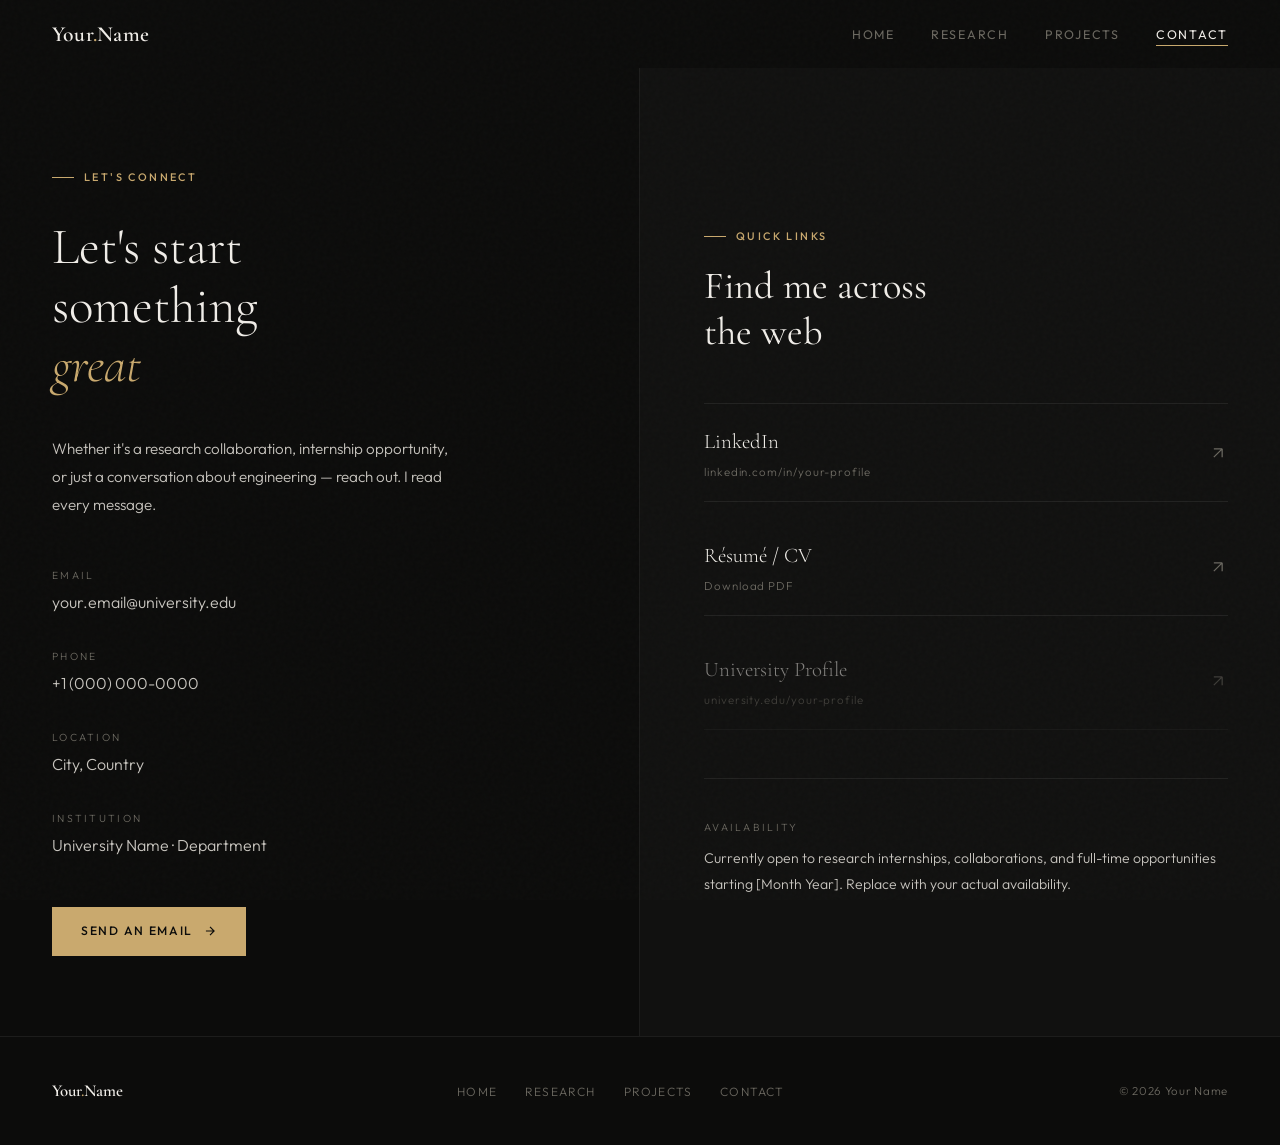
==== contact.html @ c0686cd7 "pages" ====
<!DOCTYPE html>
<html lang="en">
<head>
  <meta charset="UTF-8" />
  <meta name="viewport" content="width=device-width, initial-scale=1.0" />
  <title>Contact — Your Name</title>
  <link rel="stylesheet" href="css/style.css" />
</head>
<body>

<!-- ── NAV ─────────────────────────────────────────────────────── -->
<nav>
  <a href="index.html" class="nav-logo">Your<span>.</span>Name</a>
  <ul class="nav-links">
    <li><a href="index.html">Home</a></li>
    <li><a href="research.html">Research</a></li>
    <li><a href="projects.html">Projects</a></li>
    <li><a href="contact.html">Contact</a></li>
  </ul>
</nav>

<!-- ── CONTACT LAYOUT ──────────────────────────────────────────── -->
<div class="contact-layout">

  <!-- Left: intro & direct contact -->
  <div class="contact-left">
    <div>
      <div class="hero-anim"><span class="label">Let's Connect</span></div>
      <h1 class="contact-cta-text hero-anim">
        Let's start<br />something<br /><em style="color:var(--gold);">great</em>
      </h1>
      <p class="body-text hero-anim" style="max-width:400px; margin-bottom: 48px;">
        Whether it's a research collaboration, internship opportunity, or just a
        conversation about engineering — reach out. I read every message.
      </p>

      <!-- Direct contact details -->
      <div class="contact-items hero-anim">
        <div>
          <p class="contact-item-label">Email</p>
          <!-- REPLACE with your email -->
          <a href="mailto:your.email@university.edu" class="contact-item-value">
            your.email@university.edu
          </a>
        </div>
        <div>
          <p class="contact-item-label">Phone</p>
          <!-- REPLACE with your phone number -->
          <a href="tel:+10000000000" class="contact-item-value">
            +1 (000) 000-0000
          </a>
        </div>
        <div>
          <p class="contact-item-label">Location</p>
          <span class="contact-item-value" style="cursor:default;">City, Country</span>
        </div>
        <div>
          <p class="contact-item-label">Institution</p>
          <span class="contact-item-value" style="cursor:default;">University Name · Department</span>
        </div>
      </div>
    </div>

    <!-- Send email CTA -->
    <div class="hero-anim" style="margin-top:48px;">
      <!-- REPLACE with your email -->
      <a href="mailto:your.email@university.edu" class="btn btn-gold">
        Send an Email
        <svg class="arrow" viewBox="0 0 24 24" fill="none" stroke="currentColor" stroke-width="2">
          <path d="M5 12h14M12 5l7 7-7 7"/>
        </svg>
      </a>
    </div>
  </div>

  <!-- Right: links panel -->
  <div class="contact-right">

    <div class="hero-anim">
      <span class="label">Quick Links</span>
      <h2 class="display-md" style="margin-top:12px; color:var(--white);">
        Find me across<br />the web
      </h2>
    </div>

    <div class="contact-links-list hero-anim">

      <!-- LinkedIn -->
      <!-- REPLACE href with your LinkedIn URL -->
      <a href="https://www.linkedin.com/in/your-profile" target="_blank" rel="noopener" class="contact-link-row">
        <div>
          <p class="contact-link-name">LinkedIn</p>
          <p class="contact-link-sub">linkedin.com/in/your-profile</p>
        </div>
        <svg class="contact-link-arrow" width="20" height="20" viewBox="0 0 24 24" fill="none" stroke="currentColor" stroke-width="1.5">
          <path d="M7 17L17 7M17 7H7M17 7v10"/>
        </svg>
      </a>

      <!-- Resume / CV -->
      <!-- REPLACE href with your resume path: files/resume.pdf -->
      <a href="files/resume.pdf" target="_blank" rel="noopener" class="contact-link-row">
        <div>
          <p class="contact-link-name">Résumé / CV</p>
          <p class="contact-link-sub">Download PDF</p>
        </div>
        <svg class="contact-link-arrow" width="20" height="20" viewBox="0 0 24 24" fill="none" stroke="currentColor" stroke-width="1.5">
          <path d="M7 17L17 7M17 7H7M17 7v10"/>
        </svg>
      </a>

      <!-- University / Lab (optional extra link) -->
      <div class="contact-link-row" style="cursor:default; pointer-events:none; opacity:0.5;">
        <div>
          <p class="contact-link-name">University Profile</p>
          <!-- REPLACE with your university profile URL if you have one -->
          <p class="contact-link-sub">university.edu/your-profile</p>
        </div>
        <svg class="contact-link-arrow" width="20" height="20" viewBox="0 0 24 24" fill="none" stroke="currentColor" stroke-width="1.5">
          <path d="M7 17L17 7M17 7H7M17 7v10"/>
        </svg>
      </div>

    </div>

    <!-- Availability note -->
    <div class="hero-anim" style="padding-top: 40px; border-top: 1px solid var(--border);">
      <p class="contact-item-label" style="margin-bottom:8px;">Availability</p>
      <p class="body-text" style="font-size:0.88rem;">
        Currently open to research internships, collaborations, and full-time
        opportunities starting [Month Year]. Replace with your actual availability.
      </p>
    </div>

  </div>

</div>

<!-- ── FOOTER ───────────────────────────────────────────────────── -->
<footer>
  <span class="footer-logo">Your<span style="color:var(--gold)">.</span>Name</span>
  <ul class="footer-links">
    <li><a href="index.html">Home</a></li>
    <li><a href="research.html">Research</a></li>
    <li><a href="projects.html">Projects</a></li>
    <li><a href="contact.html">Contact</a></li>
  </ul>
  <span class="footer-copy">© <span class="current-year"></span> Your Name</span>
</footer>

<script src="js/main.js"></script>
</body>
</html>
---- css/style.css ----
/* ================================================================
   PORTFOLIO — Pearl-inspired · Dark Editorial · v2
   ================================================================ */

@import url('https://fonts.googleapis.com/css2?family=Cormorant+Garamond:ital,wght@0,300;0,400;0,600;1,300;1,400&family=Outfit:wght@300;400;500;600&display=swap');

/* ── Variables ───────────────────────────────────────────────── */
:root {
  --bg:          #0c0c0b;
  --bg-2:        #111110;
  --bg-3:        #181817;
  --surface:     #1e1e1c;
  --border:      rgba(255,255,255,0.07);
  --white:       #f0ede8;
  --off-white:   #c8c5bf;
  --muted:       #6b6860;
  --accent:      #d4c9b8;
  --gold:        #c9a96e;

  --font-serif:  'Cormorant Garamond', Georgia, serif;
  --font-sans:   'Outfit', sans-serif;

  --nav-h:       68px;
  --ease:        cubic-bezier(0.22, 1, 0.36, 1);
  --t:           0.5s var(--ease);
}

/* ── Reset ───────────────────────────────────────────────────── */
*, *::before, *::after { box-sizing: border-box; margin: 0; padding: 0; }
html { font-size: 16px; scroll-behavior: smooth; }
body {
  background: var(--bg);
  color: var(--white);
  font-family: var(--font-sans);
  font-weight: 300;
  line-height: 1.7;
  overflow-x: hidden;
  -webkit-font-smoothing: antialiased;
}
img { display: block; max-width: 100%; }
a  { color: inherit; text-decoration: none; }

/* ── Noise texture overlay ───────────────────────────────────── */
body::before {
  content: '';
  position: fixed;
  inset: 0;
  background-image: url("data:image/svg+xml,%3Csvg viewBox='0 0 256 256' xmlns='http://www.w3.org/2000/svg'%3E%3Cfilter id='n'%3E%3CfeTurbulence type='fractalNoise' baseFrequency='0.9' numOctaves='4' stitchTiles='stitch'/%3E%3C/filter%3E%3Crect width='100%25' height='100%25' filter='url(%23n)' opacity='1'/%3E%3C/svg%3E");
  opacity: 0.022;
  pointer-events: none;
  z-index: 9999;
}

/* ================================================================
   NAVIGATION
   ================================================================ */
nav {
  position: fixed;
  top: 0; left: 0; right: 0;
  height: var(--nav-h);
  display: flex;
  align-items: center;
  justify-content: space-between;
  padding: 0 52px;
  z-index: 500;
  transition: background var(--t), border-color var(--t);
}

nav.scrolled {
  background: rgba(12,12,11,0.88);
  backdrop-filter: blur(20px);
  border-bottom: 1px solid var(--border);
}

.nav-logo {
  font-family: var(--font-serif);
  font-size: 1.35rem;
  font-weight: 600;
  letter-spacing: 0.01em;
  color: var(--white);
}

.nav-logo span { color: var(--gold); }

.nav-links {
  display: flex;
  align-items: center;
  gap: 36px;
  list-style: none;
}

.nav-links a {
  font-size: 0.78rem;
  font-weight: 400;
  letter-spacing: 0.14em;
  text-transform: uppercase;
  color: var(--muted);
  transition: color 0.3s;
  position: relative;
}

.nav-links a::after {
  content: '';
  position: absolute;
  bottom: -4px; left: 0;
  width: 0; height: 1px;
  background: var(--gold);
  transition: width 0.35s var(--ease);
}

.nav-links a:hover { color: var(--white); }
.nav-links a:hover::after { width: 100%; }
.nav-links a.active { color: var(--white); }
.nav-links a.active::after { width: 100%; }

/* ================================================================
   SHARED UTILITIES
   ================================================================ */
.container { max-width: 1180px; margin: 0 auto; padding: 0 52px; }
.pt-nav { padding-top: var(--nav-h); }

.label {
  font-family: var(--font-sans);
  font-size: 0.68rem;
  font-weight: 500;
  letter-spacing: 0.22em;
  text-transform: uppercase;
  color: var(--gold);
  display: flex;
  align-items: center;
  gap: 10px;
  margin-bottom: 18px;
}

.label::before {
  content: '';
  display: inline-block;
  width: 22px; height: 1px;
  background: var(--gold);
}

.display-xl {
  font-family: var(--font-serif);
  font-size: clamp(3.2rem, 7vw, 6.5rem);
  font-weight: 300;
  line-height: 1.0;
  letter-spacing: -0.01em;
}

.display-lg {
  font-family: var(--font-serif);
  font-size: clamp(2.4rem, 5vw, 4.2rem);
  font-weight: 300;
  line-height: 1.08;
}

.display-md {
  font-family: var(--font-serif);
  font-size: clamp(1.6rem, 3vw, 2.4rem);
  font-weight: 400;
  line-height: 1.2;
}

.body-text {
  font-size: 0.95rem;
  line-height: 1.85;
  color: var(--off-white);
  font-weight: 300;
}

.muted { color: var(--muted); }

/* Thin horizontal rule */
.hr { border: none; height: 1px; background: var(--border); margin: 0; }

/* ── Buttons ─────────────────────────────────────────────────── */
.btn {
  display: inline-flex;
  align-items: center;
  gap: 10px;
  padding: 13px 28px;
  font-family: var(--font-sans);
  font-size: 0.76rem;
  font-weight: 500;
  letter-spacing: 0.14em;
  text-transform: uppercase;
  border: 1px solid var(--border);
  background: transparent;
  color: var(--off-white);
  cursor: pointer;
  transition: all 0.35s var(--ease);
}

.btn:hover {
  border-color: var(--gold);
  color: var(--gold);
}

.btn-gold {
  background: var(--gold);
  border-color: var(--gold);
  color: var(--bg);
}
.btn-gold:hover {
  background: transparent;
  color: var(--gold);
}

/* Arrow icon */
.arrow {
  width: 14px; height: 14px;
  transition: transform 0.3s var(--ease);
}
.btn:hover .arrow { transform: translateX(4px); }

/* ── Placeholder image ───────────────────────────────────────── */
.img-placeholder {
  width: 100%; height: 100%;
  min-height: 280px;
  background: var(--surface);
  border: 1px solid var(--border);
  display: flex;
  flex-direction: column;
  align-items: center;
  justify-content: center;
  gap: 12px;
  color: var(--muted);
  font-size: 0.7rem;
  letter-spacing: 0.15em;
  text-transform: uppercase;
}

.img-placeholder svg { opacity: 0.3; }

/* ── Reveal animation ────────────────────────────────────────── */
.reveal {
  opacity: 0;
  transform: translateY(30px);
  transition: opacity 0.8s var(--ease), transform 0.8s var(--ease);
}
.reveal.visible {
  opacity: 1;
  transform: translateY(0);
}
.reveal-delay-1 { transition-delay: 0.1s; }
.reveal-delay-2 { transition-delay: 0.2s; }
.reveal-delay-3 { transition-delay: 0.3s; }
.reveal-delay-4 { transition-delay: 0.4s; }

/* ================================================================
   FOOTER (shared)
   ================================================================ */
footer {
  border-top: 1px solid var(--border);
  padding: 40px 52px;
  display: flex;
  align-items: center;
  justify-content: space-between;
  flex-wrap: wrap;
  gap: 16px;
}

.footer-logo {
  font-family: var(--font-serif);
  font-size: 1.05rem;
  font-weight: 600;
  color: var(--white);
}

.footer-links {
  display: flex;
  gap: 28px;
  list-style: none;
}

.footer-links a {
  font-size: 0.75rem;
  letter-spacing: 0.1em;
  text-transform: uppercase;
  color: var(--muted);
  transition: color 0.3s;
}
.footer-links a:hover { color: var(--white); }

.footer-copy {
  font-size: 0.72rem;
  color: var(--muted);
  letter-spacing: 0.06em;
}

/* ================================================================
   INDEX — HOME PAGE
   ================================================================ */

/* Hero */
.hero {
  min-height: 100vh;
  display: grid;
  grid-template-rows: 1fr auto;
  padding-top: var(--nav-h);
  position: relative;
  overflow: hidden;
}

/* Decorative gradient orb */
.hero::after {
  content: '';
  position: absolute;
  top: -120px; right: -180px;
  width: 700px; height: 700px;
  background: radial-gradient(circle, rgba(201,169,110,0.06) 0%, transparent 65%);
  pointer-events: none;
}

.hero-inner {
  display: grid;
  grid-template-columns: 1fr 1fr;
  align-items: center;
  gap: 80px;
  padding: 80px 52px 60px;
  max-width: 1180px;
  margin: 0 auto;
  width: 100%;
}

.hero-left { display: flex; flex-direction: column; gap: 28px; }

.hero-name {
  font-family: var(--font-serif);
  font-size: clamp(3.8rem, 8vw, 7.5rem);
  font-weight: 300;
  line-height: 0.92;
  letter-spacing: -0.02em;
  color: var(--white);
}

.hero-name em {
  font-style: italic;
  color: var(--gold);
}

.hero-tagline {
  font-size: 1rem;
  color: var(--off-white);
  max-width: 460px;
  line-height: 1.8;
  font-weight: 300;
}

.hero-ctas { display: flex; gap: 16px; flex-wrap: wrap; }

/* Profile image side */
.hero-right {
  display: flex;
  flex-direction: column;
  align-items: center;
  gap: 24px;
}

.profile-frame {
  width: 260px; height: 320px;
  position: relative;
}

.profile-frame::before {
  content: '';
  position: absolute;
  inset: -1px;
  border: 1px solid var(--gold);
  opacity: 0.3;
  pointer-events: none;
}

.profile-img {
  width: 100%; height: 100%;
  object-fit: cover;
  background: var(--surface);
}

.linkedin-pill {
  display: inline-flex;
  align-items: center;
  gap: 10px;
  padding: 10px 20px;
  border: 1px solid var(--border);
  background: var(--surface);
  font-size: 0.76rem;
  letter-spacing: 0.08em;
  color: var(--off-white);
  transition: all 0.35s var(--ease);
}

.linkedin-pill:hover {
  border-color: var(--gold);
  color: var(--gold);
}

.linkedin-pill svg { width: 16px; height: 16px; flex-shrink: 0; }

/* Hero bottom bar */
.hero-bar {
  border-top: 1px solid var(--border);
  display: grid;
  grid-template-columns: repeat(3, 1fr);
  max-width: 1180px;
  width: 100%;
  margin: 0 auto;
}

.hero-bar-item {
  padding: 28px 52px;
  border-right: 1px solid var(--border);
  display: flex;
  flex-direction: column;
  gap: 4px;
}
.hero-bar-item:last-child { border-right: none; }

.hero-bar-label {
  font-size: 0.68rem;
  letter-spacing: 0.18em;
  text-transform: uppercase;
  color: var(--muted);
}

.hero-bar-value {
  font-family: var(--font-serif);
  font-size: 1.1rem;
  font-weight: 400;
  color: var(--white);
}

/* ── Home: Quick nav cards ───────────────────────────────────── */
.home-cards {
  padding: 100px 52px;
  max-width: 1180px;
  margin: 0 auto;
}

.home-cards-grid {
  display: grid;
  grid-template-columns: repeat(3, 1fr);
  gap: 1px;
  border: 1px solid var(--border);
  background: var(--border);
}

.home-card {
  background: var(--bg-2);
  padding: 48px 36px;
  display: flex;
  flex-direction: column;
  gap: 20px;
  transition: background 0.35s var(--ease);
  cursor: pointer;
}

.home-card:hover { background: var(--bg-3); }

.home-card-num {
  font-family: var(--font-serif);
  font-size: 2.8rem;
  color: var(--border);
  line-height: 1;
  user-select: none;
}

.home-card h3 {
  font-family: var(--font-serif);
  font-size: 1.4rem;
  font-weight: 400;
  color: var(--white);
}

.home-card p {
  font-size: 0.88rem;
  color: var(--muted);
  line-height: 1.7;
  flex: 1;
}

.home-card-link {
  font-size: 0.72rem;
  letter-spacing: 0.16em;
  text-transform: uppercase;
  color: var(--gold);
  display: flex;
  align-items: center;
  gap: 8px;
  transition: gap 0.3s var(--ease);
}

.home-card:hover .home-card-link { gap: 14px; }

/* ================================================================
   RESEARCH PAGE
   ================================================================ */
.page-hero {
  padding: calc(var(--nav-h) + 80px) 52px 80px;
  max-width: 1180px;
  margin: 0 auto;
  display: grid;
  grid-template-columns: 1fr 1fr;
  gap: 80px;
  align-items: end;
}

.page-hero-left {}

.page-hero-right {
  padding-bottom: 8px;
}

.page-hero-right p {
  font-size: 0.95rem;
  line-height: 1.85;
  color: var(--off-white);
  max-width: 440px;
}

/* Lab section */
.lab-block {
  border-top: 1px solid var(--border);
  margin-bottom: 0;
}

.lab-header {
  padding: 64px 52px 52px;
  max-width: 1180px;
  margin: 0 auto;
  display: flex;
  align-items: baseline;
  justify-content: space-between;
  gap: 40px;
}

.lab-header-left h2 {
  font-family: var(--font-serif);
  font-size: clamp(1.8rem, 3.5vw, 2.8rem);
  font-weight: 300;
  color: var(--white);
  margin-top: 8px;
}

.lab-header-right {
  font-size: 0.85rem;
  color: var(--muted);
  max-width: 380px;
  line-height: 1.75;
  flex-shrink: 0;
}

/* Stagger rows */
.stagger-section {
  max-width: 1180px;
  margin: 0 auto;
  padding: 0 52px 80px;
}

.stagger-row {
  display: grid;
  grid-template-columns: 1fr 1fr;
  border-top: 1px solid var(--border);
  min-height: 420px;
}

/* Alternate: even rows flip image to left */
.stagger-row.flip .stagger-text { order: 2; }
.stagger-row.flip .stagger-img  { order: 1; }

.stagger-text {
  padding: 52px 48px;
  display: flex;
  flex-direction: column;
  justify-content: center;
  gap: 16px;
  border-right: 1px solid var(--border);
}

.stagger-row.flip .stagger-text { border-right: none; border-left: 1px solid var(--border); }

.stagger-text .tag {
  font-size: 0.65rem;
  letter-spacing: 0.2em;
  text-transform: uppercase;
  color: var(--gold);
  border: 1px solid rgba(201,169,110,0.25);
  padding: 4px 10px;
  align-self: flex-start;
}

.stagger-text h3 {
  font-family: var(--font-serif);
  font-size: clamp(1.4rem, 2.5vw, 2rem);
  font-weight: 400;
  color: var(--white);
  line-height: 1.2;
}

.stagger-text p {
  font-size: 0.9rem;
  line-height: 1.85;
  color: var(--off-white);
  max-width: 400px;
}

.stagger-img {
  overflow: hidden;
  position: relative;
  background: var(--surface);
}

.stagger-img img {
  width: 100%; height: 100%;
  object-fit: cover;
  transition: transform 1s var(--ease);
}

.stagger-img:hover img { transform: scale(1.04); }

.stagger-img .img-placeholder { min-height: 100%; }

/* ================================================================
   PROJECTS PAGE  (same stagger system)
   ================================================================ */
.project-block {
  border-top: 1px solid var(--border);
}

/* ================================================================
   CONTACT PAGE
   ================================================================ */
.contact-layout {
  display: grid;
  grid-template-columns: 1fr 1fr;
  min-height: calc(100vh - var(--nav-h));
  padding-top: var(--nav-h);
}

.contact-left {
  padding: 100px 64px 80px 52px;
  border-right: 1px solid var(--border);
  display: flex;
  flex-direction: column;
  justify-content: space-between;
}

.contact-right {
  padding: 100px 52px 80px 64px;
  background: var(--bg-2);
  display: flex;
  flex-direction: column;
  justify-content: center;
  gap: 48px;
}

.contact-cta-text {
  font-family: var(--font-serif);
  font-size: clamp(2rem, 4vw, 3.4rem);
  font-weight: 300;
  line-height: 1.15;
  color: var(--white);
  margin: 32px 0 40px;
}

.contact-items { display: flex; flex-direction: column; gap: 32px; margin-top: 40px; }

.contact-item-label {
  font-size: 0.65rem;
  letter-spacing: 0.22em;
  text-transform: uppercase;
  color: var(--muted);
  margin-bottom: 4px;
}

.contact-item-value {
  font-size: 1rem;
  color: var(--off-white);
  transition: color 0.3s;
}

a.contact-item-value:hover { color: var(--gold); }

.contact-links-list { display: flex; flex-direction: column; gap: 16px; }

.contact-link-row {
  display: flex;
  align-items: center;
  justify-content: space-between;
  padding: 20px 0;
  border-bottom: 1px solid var(--border);
  transition: border-color 0.3s;
}

.contact-link-row:first-child { border-top: 1px solid var(--border); }

.contact-link-row:hover { border-color: var(--gold); }

.contact-link-name {
  font-family: var(--font-serif);
  font-size: 1.3rem;
  font-weight: 300;
  color: var(--white);
  transition: color 0.3s;
}

.contact-link-row:hover .contact-link-name { color: var(--gold); }

.contact-link-sub {
  font-size: 0.72rem;
  color: var(--muted);
  letter-spacing: 0.08em;
  margin-top: 2px;
}

.contact-link-arrow {
  color: var(--muted);
  transition: transform 0.3s var(--ease), color 0.3s;
}
.contact-link-row:hover .contact-link-arrow { transform: translateX(6px) translateY(-6px); color: var(--gold); }

/* ================================================================
   RESPONSIVE
   ================================================================ */
@media (max-width: 960px) {
  nav { padding: 0 24px; }
  .nav-links { gap: 20px; }

  .hero-inner { grid-template-columns: 1fr; gap: 48px; padding: 60px 24px 40px; }
  .hero-right { align-items: flex-start; flex-direction: row; }
  .hero-bar { grid-template-columns: 1fr; }
  .hero-bar-item { padding: 20px 24px; border-right: none; border-bottom: 1px solid var(--border); }
  .hero-bar-item:last-child { border-bottom: none; }

  .home-cards { padding: 60px 24px; }
  .home-cards-grid { grid-template-columns: 1fr; }

  .page-hero { grid-template-columns: 1fr; gap: 32px; padding: calc(var(--nav-h) + 48px) 24px 48px; }

  .lab-header { flex-direction: column; gap: 16px; padding: 48px 24px 36px; }
  .stagger-section { padding: 0 24px 60px; }
  .stagger-row { grid-template-columns: 1fr; min-height: auto; }
  .stagger-row.flip .stagger-text,
  .stagger-row .stagger-text { order: 2; border: none; border-top: 1px solid var(--border); }
  .stagger-row .stagger-img { order: 1; min-height: 280px; }
  .stagger-text { padding: 36px 24px; }

  .contact-layout { grid-template-columns: 1fr; }
  .contact-left { padding: 80px 24px 48px; border-right: none; border-bottom: 1px solid var(--border); }
  .contact-right { padding: 48px 24px 80px; }

  footer { padding: 32px 24px; flex-direction: column; align-items: flex-start; gap: 20px; }
}

@media (max-width: 600px) {
  .nav-links { gap: 14px; }
  .nav-links a { font-size: 0.7rem; letter-spacing: 0.08em; }
  .hero-right { flex-direction: column; }
  .profile-frame { width: 180px; height: 220px; }
  .home-cards-grid { grid-template-columns: 1fr; }
}
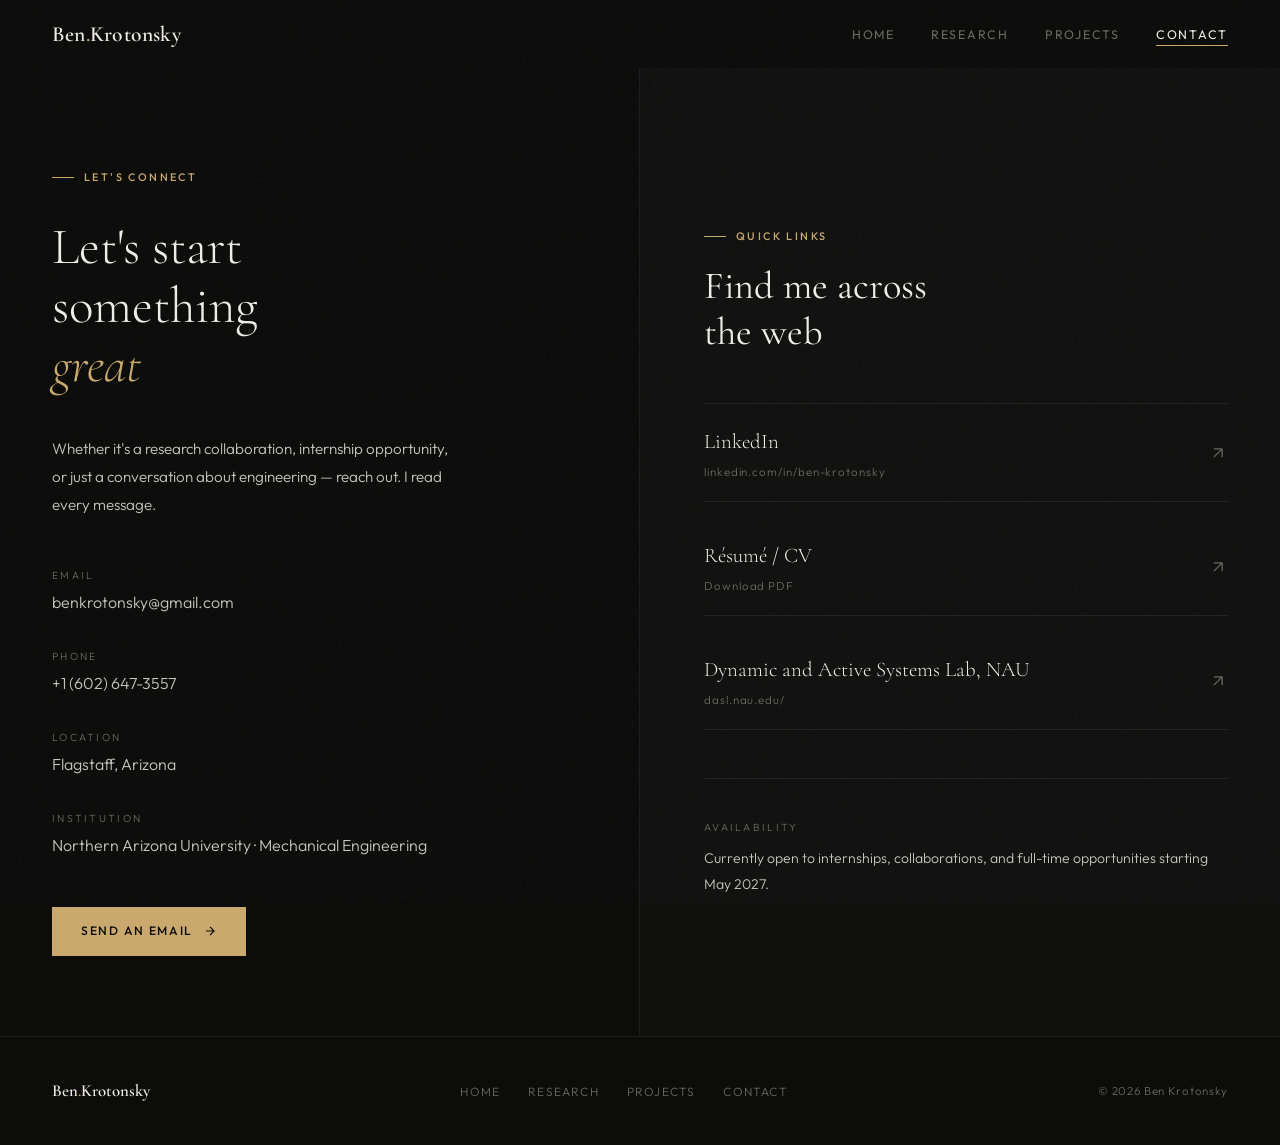
==== commit 6149a000: "input info" ====
--- a/contact.html
+++ b/contact.html
@@ -3,14 +3,14 @@
 <head>
   <meta charset="UTF-8" />
   <meta name="viewport" content="width=device-width, initial-scale=1.0" />
-  <title>Contact — Your Name</title>
+  <title>Contact — Ben Krotonsky</title>
   <link rel="stylesheet" href="css/style.css" />
 </head>
 <body>
 
 <!-- ── NAV ─────────────────────────────────────────────────────── -->
 <nav>
-  <a href="index.html" class="nav-logo">Your<span>.</span>Name</a>
+  <a href="index.html" class="nav-logo">Ben<span>.</span>Krotonsky</a>
   <ul class="nav-links">
     <li><a href="index.html">Home</a></li>
     <li><a href="research.html">Research</a></li>
@@ -39,24 +39,24 @@
         <div>
           <p class="contact-item-label">Email</p>
           <!-- REPLACE with your email -->
-          <a href="mailto:your.email@university.edu" class="contact-item-value">
-            your.email@university.edu
+          <a href="mailto:benkrotonsky@gmail.com" class="contact-item-value">
+            benkrotonsky@gmail.com
           </a>
         </div>
         <div>
           <p class="contact-item-label">Phone</p>
           <!-- REPLACE with your phone number -->
-          <a href="tel:+10000000000" class="contact-item-value">
-            +1 (000) 000-0000
+          <a href="tel:+16026473557" class="contact-item-value">
+            +1 (602) 647-3557
           </a>
         </div>
         <div>
           <p class="contact-item-label">Location</p>
-          <span class="contact-item-value" style="cursor:default;">City, Country</span>
+          <span class="contact-item-value" style="cursor:default;">Flagstaff, Arizona</span>
         </div>
         <div>
           <p class="contact-item-label">Institution</p>
-          <span class="contact-item-value" style="cursor:default;">University Name · Department</span>
+          <span class="contact-item-value" style="cursor:default;">Northern Arizona University · Mechanical Engineering</span>
         </div>
       </div>
     </div>
@@ -64,7 +64,7 @@
     <!-- Send email CTA -->
     <div class="hero-anim" style="margin-top:48px;">
       <!-- REPLACE with your email -->
-      <a href="mailto:your.email@university.edu" class="btn btn-gold">
+      <a href="mailto:benkrotonsky@gmail.com" class="btn btn-gold">
         Send an Email
         <svg class="arrow" viewBox="0 0 24 24" fill="none" stroke="currentColor" stroke-width="2">
           <path d="M5 12h14M12 5l7 7-7 7"/>
@@ -87,10 +87,10 @@
 
       <!-- LinkedIn -->
       <!-- REPLACE href with your LinkedIn URL -->
-      <a href="https://www.linkedin.com/in/your-profile" target="_blank" rel="noopener" class="contact-link-row">
+      <a href="https://www.linkedin.com/in/ben-krotonsky" target="_blank" rel="noopener" class="contact-link-row">
         <div>
           <p class="contact-link-name">LinkedIn</p>
-          <p class="contact-link-sub">linkedin.com/in/your-profile</p>
+          <p class="contact-link-sub">linkedin.com/in/ben-krotonsky</p>
         </div>
         <svg class="contact-link-arrow" width="20" height="20" viewBox="0 0 24 24" fill="none" stroke="currentColor" stroke-width="1.5">
           <path d="M7 17L17 7M17 7H7M17 7v10"/>
@@ -110,16 +110,16 @@
       </a>
 
       <!-- University / Lab (optional extra link) -->
-      <div class="contact-link-row" style="cursor:default; pointer-events:none; opacity:0.5;">
+      <a href="https://dasl.nau.edu/" target="_blank" rel="noopener" class="contact-link-row">
         <div>
-          <p class="contact-link-name">University Profile</p>
+          <p class="contact-link-name">Dynamic and Active Systems Lab, NAU</p>
           <!-- REPLACE with your university profile URL if you have one -->
-          <p class="contact-link-sub">university.edu/your-profile</p>
+          <p class="contact-link-sub">dasl.nau.edu/</p>
         </div>
         <svg class="contact-link-arrow" width="20" height="20" viewBox="0 0 24 24" fill="none" stroke="currentColor" stroke-width="1.5">
           <path d="M7 17L17 7M17 7H7M17 7v10"/>
         </svg>
-      </div>
+      </a>
 
     </div>
 
@@ -127,8 +127,8 @@
     <div class="hero-anim" style="padding-top: 40px; border-top: 1px solid var(--border);">
       <p class="contact-item-label" style="margin-bottom:8px;">Availability</p>
       <p class="body-text" style="font-size:0.88rem;">
-        Currently open to research internships, collaborations, and full-time
-        opportunities starting [Month Year]. Replace with your actual availability.
+        Currently open to internships, collaborations, and full-time
+        opportunities starting May 2027.
       </p>
     </div>
 
@@ -138,14 +138,14 @@
 
 <!-- ── FOOTER ───────────────────────────────────────────────────── -->
 <footer>
-  <span class="footer-logo">Your<span style="color:var(--gold)">.</span>Name</span>
+  <span class="footer-logo">Ben<span style="color:var(--gold)">.</span>Krotonsky</span>
   <ul class="footer-links">
     <li><a href="index.html">Home</a></li>
     <li><a href="research.html">Research</a></li>
     <li><a href="projects.html">Projects</a></li>
     <li><a href="contact.html">Contact</a></li>
   </ul>
-  <span class="footer-copy">© <span class="current-year"></span> Your Name</span>
+  <span class="footer-copy">© <span class="current-year"></span> Ben Krotonsky</span>
 </footer>
 
 <script src="js/main.js"></script>
